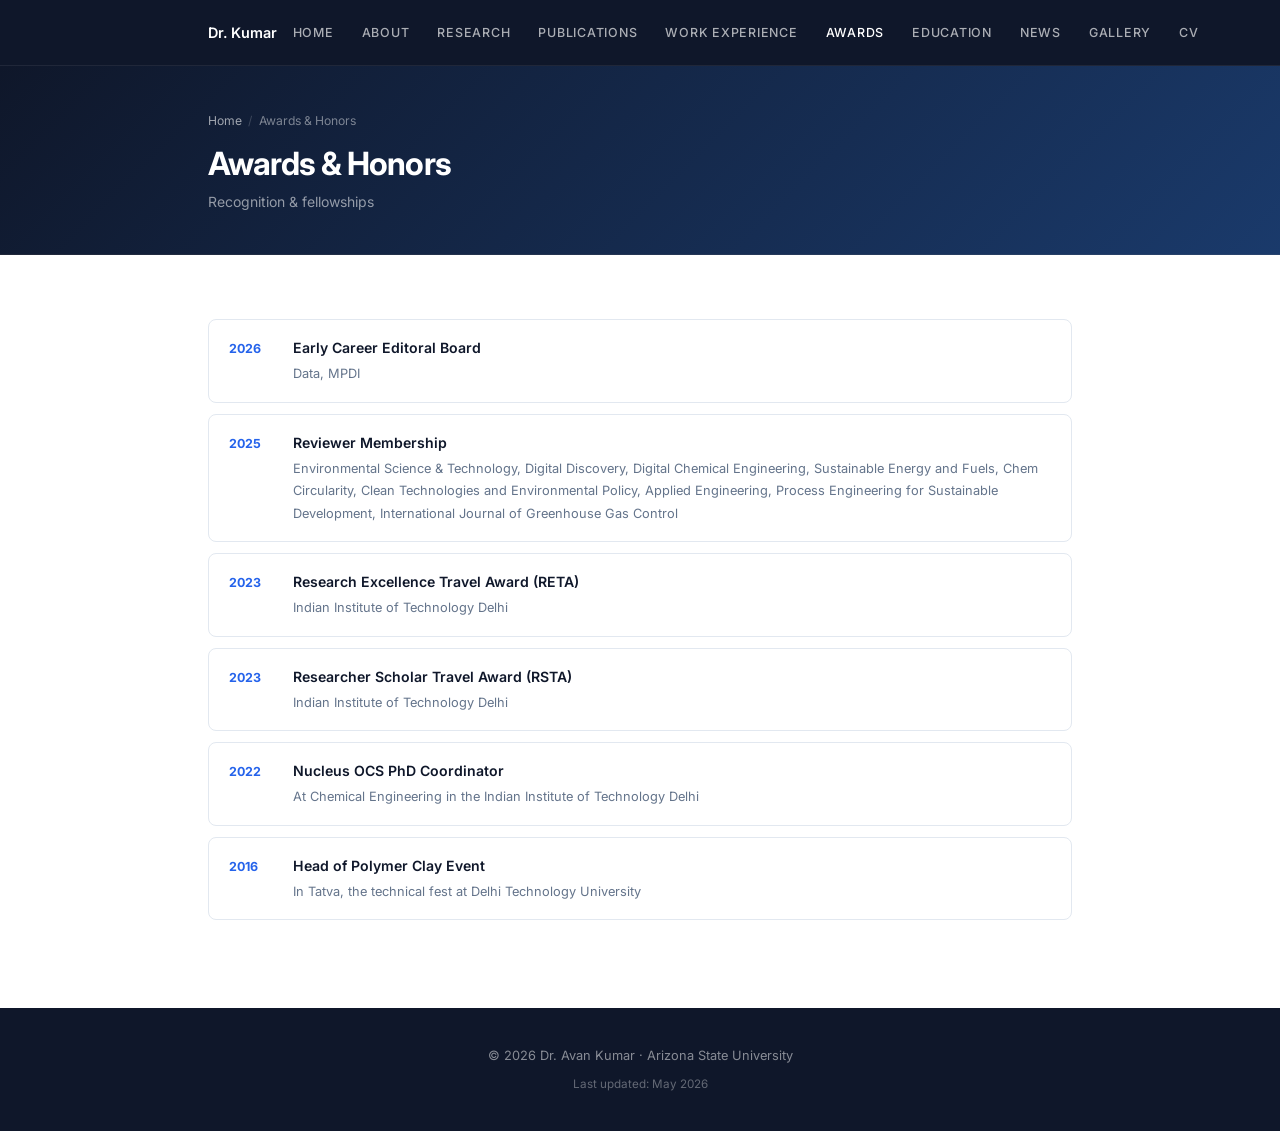
==== page/awards.html @ 6a68aaca "initial" ====
<!DOCTYPE html>
<html lang="en">
<head>
  <meta charset="UTF-8">
  <meta name="viewport" content="width=device-width, initial-scale=1.0">
  <title>Awards</title>
  <link rel="preconnect" href="https://fonts.googleapis.com">
  <link rel="preconnect" href="https://fonts.gstatic.com" crossorigin>
  <link href="https://fonts.googleapis.com/css2?family=Inter:wght@300;400;500;600;700&display=swap" rel="stylesheet">
  <link rel="stylesheet" href="../assets/css/style.css">
</head>
<body data-page="awards">

  <nav id="navbar">
    <div class="nav-container">
      <a href="../index.html" id="nav-logo" class="nav-logo"></a>
      <button class="nav-toggle" aria-label="Toggle navigation">
        <span></span><span></span><span></span>
      </button>
      <ul id="nav-links" class="nav-links"></ul>
    </div>
  </nav>

  <div id="page-banner" class="page-banner"></div>

  <main id="page-content" class="page-main"></main>

  <footer id="site-footer"></footer>

  <button id="scroll-top" aria-label="Scroll to top">&#8593;</button>

  <script src="../data/info.js"></script>
  <script src="../assets/js/page.js"></script>
</body>
</html>
---- assets/css/style.css ----
/* ============================================================
   RESET & CUSTOM PROPERTIES
   ============================================================ */
*, *::before, *::after {
  box-sizing: border-box;
  margin: 0;
  padding: 0;
}

:root {
  --clr-primary:      #0f172a;
  --clr-accent:       #2563eb;
  --clr-accent-dark:  #1d4ed8;
  --clr-accent-light: #eff6ff;
  --clr-text:         #334155;
  --clr-muted:        #64748b;
  --clr-bg:           #ffffff;
  --clr-bg-alt:       #f8fafc;
  --clr-border:       #e2e8f0;

  --shadow-sm: 0 1px 2px rgba(0,0,0,.05);
  --shadow-md: 0 4px 6px -1px rgba(0,0,0,.07), 0 2px 4px -1px rgba(0,0,0,.04);
  --shadow-lg: 0 10px 15px -3px rgba(0,0,0,.08), 0 4px 6px -2px rgba(0,0,0,.04);

  --radius-sm:   4px;
  --radius-md:   8px;
  --radius-lg:   12px;
  --radius-full: 9999px;

  --nav-h:        66px;
  --section-pad:  88px;
  --max-w:        920px;

  --font: 'Inter', -apple-system, BlinkMacSystemFont, 'Segoe UI', sans-serif;
  --ease: 200ms ease;
}

/* ============================================================
   BASE
   ============================================================ */
html {
  scroll-behavior: smooth;
  scroll-padding-top: var(--nav-h);
}

body {
  font-family: var(--font);
  font-size: 15px;
  line-height: 1.75;
  color: var(--clr-text);
  background: var(--clr-bg);
  -webkit-font-smoothing: antialiased;
}

img   { max-width: 100%; display: block; }
a     { color: var(--clr-accent); text-decoration: none; transition: color var(--ease); }
a:hover { color: var(--clr-accent-dark); text-decoration: underline; }
ul    { list-style: none; }
strong { color: var(--clr-primary); font-weight: 600; }

/* ============================================================
   TYPOGRAPHY
   ============================================================ */
h1, h2, h3, h4 {
  color: var(--clr-primary);
  font-weight: 700;
  line-height: 1.3;
  letter-spacing: -.02em;
}

.section-title {
  font-size: 1.35rem;
  font-weight: 700;
  color: var(--clr-primary);
  margin-bottom: 2rem;
  padding-bottom: .8rem;
  border-bottom: 2px solid var(--clr-border);
  display: flex;
  align-items: center;
  gap: .6rem;
}

.section-title::before {
  content: '';
  display: inline-block;
  width: 4px;
  height: 1.25em;
  background: var(--clr-accent);
  border-radius: 2px;
  flex-shrink: 0;
}

/* ============================================================
   LAYOUT
   ============================================================ */
.container {
  max-width: var(--max-w);
  margin: 0 auto;
  padding: 0 28px;
}

.section       { padding: var(--section-pad) 0; }
.section-alt   { background: var(--clr-bg-alt); }

/* ============================================================
   NAVBAR
   ============================================================ */
#navbar {
  position: sticky;
  top: 0;
  z-index: 100;
  height: var(--nav-h);
  background: var(--clr-primary);
  border-bottom: 1px solid rgba(255,255,255,.07);
}

.nav-container {
  max-width: var(--max-w);
  margin: 0 auto;
  padding: 0 28px;
  height: 100%;
  display: flex;
  align-items: center;
  justify-content: space-between;
  gap: 1rem;
}

.nav-logo {
  font-size: .9rem;
  font-weight: 600;
  color: #fff !important;
  letter-spacing: -.01em;
  text-decoration: none !important;
  white-space: nowrap;
  flex-shrink: 0;
}

.nav-links {
  display: flex;
  align-items: center;
  gap: 1.75rem;
}

.nav-links a {
  color: rgba(255,255,255,.65);
  font-size: .78rem;
  font-weight: 500;
  text-decoration: none !important;
  letter-spacing: .06em;
  text-transform: uppercase;
  transition: color var(--ease);
  white-space: nowrap;
}

.nav-links a:hover,
.nav-links a.active {
  color: #fff;
}

/* Hamburger */
.nav-toggle {
  display: none;
  flex-direction: column;
  gap: 5px;
  background: none;
  border: none;
  cursor: pointer;
  padding: 6px;
  flex-shrink: 0;
}

.nav-toggle span {
  display: block;
  width: 21px;
  height: 2px;
  background: rgba(255,255,255,.85);
  border-radius: 2px;
  transition: var(--ease);
}

/* ============================================================
   HERO
   ============================================================ */
.section-hero {
  min-height: calc(100vh - var(--nav-h));
  display: flex;
  align-items: center;
  padding: 64px 0;
  background: linear-gradient(140deg, #f0f7ff 0%, #fafcff 60%, #f8fafc 100%);
  border-bottom: 1px solid var(--clr-border);
}

.section-hero .container { width: 100%; }

.hero-grid {
  display: grid;
  grid-template-columns: 1fr auto;
  gap: 56px;
  align-items: center;
}

.hero-info h1 {
  font-size: 2.4rem;
  margin-bottom: .2rem;
}

.hero-subtitle {
  font-size: 1rem;
  font-weight: 500;
  color: var(--clr-accent);
  margin-bottom: .2rem;
}

.hero-institution {
  font-size: .88rem;
  color: var(--clr-muted);
  margin-bottom: 1.4rem;
}

.hero-tags {
  display: flex;
  flex-wrap: wrap;
  gap: .45rem;
  margin-bottom: 1.85rem;
}

.hero-tag {
  background: var(--clr-accent-light);
  color: var(--clr-accent);
  padding: 3px 11px;
  border-radius: var(--radius-full);
  font-size: .75rem;
  font-weight: 600;
  letter-spacing: .01em;
}

.hero-links {
  display: flex;
  flex-wrap: wrap;
  gap: .55rem;
}

.hero-link {
  display: inline-flex;
  align-items: center;
  gap: .35rem;
  padding: 7px 15px;
  border-radius: var(--radius-full);
  font-size: .78rem;
  font-weight: 600;
  text-decoration: none !important;
  border: 1.5px solid;
  transition: background var(--ease), color var(--ease), border-color var(--ease), box-shadow var(--ease);
  white-space: nowrap;
}

.hero-link-primary {
  background: var(--clr-accent);
  color: #fff;
  border-color: var(--clr-accent);
}

.hero-link-primary:hover {
  background: var(--clr-accent-dark);
  border-color: var(--clr-accent-dark);
  color: #fff;
  box-shadow: 0 2px 8px rgba(37,99,235,.35);
}

.hero-link-outline {
  background: #fff;
  color: var(--clr-text);
  border-color: var(--clr-border);
}

.hero-link-outline:hover {
  border-color: var(--clr-accent);
  color: var(--clr-accent);
}

/* Photo */
.hero-photo-wrap { flex-shrink: 0; }

.hero-photo {
  width: 195px;
  height: 195px;
  border-radius: var(--radius-lg);
  object-fit: cover;
  box-shadow: var(--shadow-lg);
  border: 4px solid #fff;
}

/* ============================================================
   ABOUT
   ============================================================ */
.about-body p {
  margin-bottom: 1rem;
  font-size: .95rem;
}

.about-body p:last-child { margin-bottom: 0; }

/* ============================================================
   RESEARCH
   ============================================================ */
.research-grid {
  display: grid;
  grid-template-columns: repeat(3, 1fr);
  gap: 1.1rem;
}

.research-card {
  background: var(--clr-bg);
  border: 1px solid var(--clr-border);
  border-radius: var(--radius-lg);
  padding: 1.5rem 1.4rem;
  transition: box-shadow var(--ease), transform var(--ease), border-color var(--ease);
}

.research-card:hover {
  box-shadow: var(--shadow-md);
  transform: translateY(-3px);
  border-color: rgba(37,99,235,.2);
}

.research-icon {
  font-size: 1.65rem;
  margin-bottom: .75rem;
  line-height: 1;
}

.research-card h3 {
  font-size: .88rem;
  font-weight: 700;
  margin-bottom: .4rem;
  letter-spacing: -.01em;
}

.research-card p {
  font-size: .82rem;
  color: var(--clr-muted);
  line-height: 1.65;
}

/* ============================================================
   PUBLICATIONS
   ============================================================ */
.pub-filters {
  display: flex;
  flex-wrap: wrap;
  gap: .4rem;
  margin-bottom: 1.6rem;
}

.pub-filter-btn {
  padding: 5px 14px;
  border-radius: var(--radius-full);
  font-size: .76rem;
  font-weight: 600;
  letter-spacing: .02em;
  border: 1.5px solid var(--clr-border);
  background: var(--clr-bg);
  color: var(--clr-muted);
  cursor: pointer;
  transition: all var(--ease);
}

.pub-filter-btn:hover { border-color: var(--clr-accent); color: var(--clr-accent); }
.pub-filter-btn.active {
  border-color: var(--clr-accent);
  color: #fff;
  background: var(--clr-accent);
}

.pub-list {
  display: flex;
  flex-direction: column;
  gap: .9rem;
}

.pub-item {
  background: var(--clr-bg);
  border: 1px solid var(--clr-border);
  border-radius: var(--radius-md);
  padding: 1.2rem 1.4rem;
  position: relative;
  transition: box-shadow var(--ease);
}

.pub-item:hover { box-shadow: var(--shadow-md); }

.pub-item.featured {
  border-left: 3px solid var(--clr-accent);
}

.pub-title {
  font-size: .925rem;
  font-weight: 700;
  color: var(--clr-primary);
  margin-bottom: .3rem;
  line-height: 1.45;
  padding-right: 80px; /* room for badge */
}

.pub-authors {
  font-size: .8rem;
  color: var(--clr-muted);
  margin-bottom: .25rem;
}

.pub-venue {
  font-size: .8rem;
  color: var(--clr-text);
  margin-bottom: .75rem;
}

.pub-venue strong { color: var(--clr-accent); font-weight: 600; }

.pub-tags {
  display: flex;
  flex-wrap: wrap;
  gap: .35rem;
  margin-bottom: .7rem;
}

.pub-tag {
  background: var(--clr-bg-alt);
  color: var(--clr-muted);
  padding: 2px 9px;
  border-radius: var(--radius-full);
  font-size: .72rem;
  font-weight: 500;
  border: 1px solid var(--clr-border);
}

.pub-links {
  display: flex;
  flex-wrap: wrap;
  gap: .45rem;
}

.pub-link {
  display: inline-flex;
  align-items: center;
  font-size: .76rem;
  font-weight: 600;
  color: var(--clr-accent);
  border: 1px solid var(--clr-accent);
  padding: 3px 11px;
  border-radius: var(--radius-full);
  transition: background var(--ease), color var(--ease);
  text-decoration: none !important;
}

.pub-link:hover {
  background: var(--clr-accent);
  color: #fff;
}

.pub-badge {
  position: absolute;
  top: 1.1rem;
  right: 1.1rem;
  background: var(--clr-accent);
  color: #fff;
  font-size: .68rem;
  font-weight: 700;
  padding: 2px 9px;
  border-radius: var(--radius-full);
  letter-spacing: .05em;
  text-transform: uppercase;
}

/* ============================================================
   AWARDS
   ============================================================ */
.awards-list {
  display: flex;
  flex-direction: column;
  gap: .7rem;
}

.award-item {
  display: flex;
  gap: 1.25rem;
  align-items: flex-start;
  padding: 1rem 1.25rem;
  background: var(--clr-bg);
  border: 1px solid var(--clr-border);
  border-radius: var(--radius-md);
  transition: box-shadow var(--ease);
}

.award-item:hover { box-shadow: var(--shadow-sm); }

.award-year {
  font-size: .78rem;
  font-weight: 700;
  color: var(--clr-accent);
  min-width: 44px;
  padding-top: 2px;
  flex-shrink: 0;
}

.award-content {}
.award-title {
  font-size: .88rem;
  font-weight: 600;
  color: var(--clr-primary);
  margin-bottom: .15rem;
}

.award-org {
  font-size: .8rem;
  color: var(--clr-muted);
}

.award-desc {
  font-size: .8rem;
  color: var(--clr-muted);
  margin-top: .2rem;
  font-style: italic;
}

/* ============================================================
   EDUCATION (TIMELINE)
   ============================================================ */
.edu-timeline {
  position: relative;
  padding-left: 1.75rem;
}

.edu-timeline::before {
  content: '';
  position: absolute;
  left: 4px;
  top: 10px;
  bottom: 10px;
  width: 2px;
  background: var(--clr-border);
  border-radius: 2px;
}

.edu-item {
  position: relative;
  padding-bottom: 2.25rem;
}

.edu-item:last-child { padding-bottom: 0; }

.edu-item::before {
  content: '';
  position: absolute;
  left: -1.75rem;
  top: 7px;
  width: 10px;
  height: 10px;
  border-radius: 50%;
  background: #fff;
  border: 2.5px solid var(--clr-accent);
  box-shadow: 0 0 0 3px var(--clr-accent-light);
}

.edu-degree {
  font-size: .95rem;
  font-weight: 700;
  color: var(--clr-primary);
  margin-bottom: .2rem;
}

.edu-institution {
  font-size: .875rem;
  color: var(--clr-text);
  margin-bottom: .15rem;
}

.edu-year {
  font-size: .8rem;
  color: var(--clr-accent);
  font-weight: 600;
  margin-bottom: .3rem;
}

.edu-meta {
  font-size: .82rem;
  color: var(--clr-muted);
  line-height: 1.55;
}

.edu-meta em { color: var(--clr-text); }

/* ============================================================
   RESEARCH PROJECTS (horizontal image cards)
   ============================================================ */
.rp-list {
  display: flex;
  flex-direction: column;
  gap: 1.5rem;
}

.rp-card {
  display: grid;
  grid-template-columns: 280px 1fr;
  background: var(--clr-bg);
  border: 1px solid var(--clr-border);
  border-radius: var(--radius-lg);
  overflow: hidden;
  transition: box-shadow var(--ease), transform var(--ease);
}

.rp-card:hover {
  box-shadow: var(--shadow-md);
  transform: translateY(-2px);
}

.rp-image {
  overflow: hidden;
  flex-shrink: 0;
}

.rp-image img {
  width: 100%;
  height: 100%;
  object-fit: cover;
  display: block;
  transition: transform .4s ease;
}

.rp-card:hover .rp-image img { transform: scale(1.05); }

.rp-content {
  padding: 1.5rem;
  display: flex;
  flex-direction: column;
  gap: .75rem;
  justify-content: center;
}

.rp-header {
  display: flex;
  align-items: flex-start;
  justify-content: space-between;
  gap: 1rem;
}

.rp-title {
  font-size: 1rem;
  font-weight: 700;
  color: var(--clr-primary);
  line-height: 1.4;
  margin: 0;
}

.rp-status {
  font-size: .68rem;
  font-weight: 700;
  padding: 2px 10px;
  border-radius: var(--radius-full);
  white-space: nowrap;
  flex-shrink: 0;
  text-transform: uppercase;
  letter-spacing: .05em;
  align-self: flex-start;
}

.rp-status--ongoing   { background: #dcfce7; color: #15803d; }
.rp-status--completed { background: var(--clr-bg-alt); color: var(--clr-muted); border: 1px solid var(--clr-border); }

.rp-description {
  font-size: .875rem;
  color: var(--clr-muted);
  line-height: 1.65;
  margin: 0;
}

/* Work experience highlights list (reuses edu-timeline) */
.work-highlights {
  list-style: none;
  margin-top: .4rem;
  display: flex;
  flex-direction: column;
  gap: .2rem;
}

.work-highlights li {
  font-size: .82rem;
  color: var(--clr-muted);
  padding-left: 1rem;
  position: relative;
  line-height: 1.55;
}

.work-highlights li::before {
  content: '·';
  position: absolute;
  left: 0;
  color: var(--clr-accent);
  font-weight: 900;
}

/* Publication summary stats bar */
.pub-summary {
  display: flex;
  gap: 0;
  background: var(--clr-bg-alt);
  border: 1px solid var(--clr-border);
  border-radius: var(--radius-lg);
  overflow: hidden;
  margin-bottom: 2.5rem;
}

.pub-summary-stat {
  display: flex;
  flex-direction: column;
  align-items: center;
  flex: 1;
  padding: 1.25rem 1rem;
  border-right: 1px solid var(--clr-border);
}

.pub-summary-stat:last-child { border-right: none; }

.pub-summary-num {
  font-size: 2rem;
  font-weight: 700;
  color: var(--clr-accent);
  line-height: 1;
  margin-bottom: .3rem;
}

.pub-summary-label {
  font-size: .73rem;
  color: var(--clr-muted);
  font-weight: 500;
  text-align: center;
  letter-spacing: .01em;
}

/* ============================================================
   NEWS
   ============================================================ */
.news-list {
  display: flex;
  flex-direction: column;
}

.news-item {
  display: grid;
  grid-template-columns: 96px 1fr;
  gap: .75rem;
  padding: .85rem 0;
  border-bottom: 1px solid var(--clr-border);
  font-size: .875rem;
  align-items: baseline;
}

.news-item:last-child { border-bottom: none; }

.news-date {
  font-size: .76rem;
  font-weight: 700;
  color: var(--clr-accent);
  letter-spacing: .02em;
  padding-top: 2px;
}

/* ============================================================
   FOOTER
   ============================================================ */
#site-footer {
  background: var(--clr-primary);
  color: rgba(255,255,255,.5);
  text-align: center;
  padding: 2.25rem 24px;
  font-size: .8rem;
  line-height: 1.8;
}

#site-footer a {
  color: rgba(255,255,255,.75);
  text-decoration: none;
}

#site-footer a:hover { color: #fff; text-decoration: underline; }

/* ============================================================
   SCROLL-TO-TOP BUTTON
   ============================================================ */
#scroll-top {
  position: fixed;
  bottom: 28px;
  right: 28px;
  width: 40px;
  height: 40px;
  border-radius: 50%;
  background: var(--clr-primary);
  color: #fff;
  border: none;
  font-size: 1.05rem;
  cursor: pointer;
  box-shadow: var(--shadow-md);
  opacity: 0;
  pointer-events: none;
  transition: opacity var(--ease), transform var(--ease), background var(--ease);
  z-index: 99;
  display: flex;
  align-items: center;
  justify-content: center;
}

#scroll-top.visible { opacity: 1; pointer-events: auto; }
#scroll-top:hover   { transform: translateY(-3px); background: var(--clr-accent); }

/* ============================================================
   RESPONSIVE
   ============================================================ */
@media (max-width: 860px) {
  .research-grid {
    grid-template-columns: repeat(2, 1fr);
  }
}

@media (max-width: 720px) {
  :root { --section-pad: 60px; }

  /* Nav */
  .nav-links {
    display: none;
    position: absolute;
    top: var(--nav-h);
    left: 0;
    right: 0;
    background: var(--clr-primary);
    flex-direction: column;
    align-items: flex-start;
    gap: 0;
    padding: .5rem 0 1rem;
    box-shadow: 0 8px 24px rgba(0,0,0,.25);
  }

  .nav-links.open { display: flex; }
  .nav-links a    { display: block; padding: .7rem 28px; width: 100%; }
  .nav-toggle     { display: flex; }

  /* Hero */
  .hero-grid {
    grid-template-columns: 1fr;
    text-align: center;
    gap: 2rem;
  }

  .hero-photo-wrap { order: -1; display: flex; justify-content: center; }
  .hero-tags       { justify-content: center; }
  .hero-links      { justify-content: center; }
  .hero-info h1    { font-size: 1.9rem; }
}

@media (max-width: 520px) {
  :root { --section-pad: 48px; }

  .research-grid { grid-template-columns: 1fr; }

  .news-item {
    grid-template-columns: 1fr;
    gap: .2rem;
  }

  .pub-title { padding-right: 0; }
  .pub-badge { position: static; display: inline-block; margin-bottom: .5rem; }
}

/* ============================================================
   SUB-PAGE LAYOUT
   ============================================================ */
.page-banner {
  background: linear-gradient(135deg, var(--clr-primary) 0%, #1a3a6b 100%);
  padding: 44px 0 40px;
  border-bottom: 1px solid rgba(255,255,255,.07);
}

.breadcrumb {
  display: flex;
  align-items: center;
  gap: .4rem;
  font-size: .76rem;
  color: rgba(255,255,255,.45);
  margin-bottom: .75rem;
  flex-wrap: wrap;
}

.breadcrumb a {
  color: rgba(255,255,255,.6);
  text-decoration: none;
  transition: color var(--ease);
}

.breadcrumb a:hover { color: #fff; }
.breadcrumb-sep    { opacity: .4; }

.page-banner h1 {
  color: #fff;
  font-size: 2rem;
  margin-bottom: .3rem;
  letter-spacing: -.03em;
}

.page-banner-meta {
  color: rgba(255,255,255,.55);
  font-size: .875rem;
}

.page-main {
  padding: 64px 0 88px;
  min-height: 60vh;
}

/* Type filter row (publications sub-page) */
.pub-filter-group {
  display: flex;
  align-items: center;
  gap: .6rem;
  margin-bottom: .75rem;
  flex-wrap: wrap;
}

.pub-filter-label {
  font-size: .76rem;
  font-weight: 600;
  color: var(--clr-muted);
  letter-spacing: .04em;
  text-transform: uppercase;
  white-space: nowrap;
}

.pub-filter-group .pub-filters { margin-bottom: 0; }

/* ============================================================
   GALLERY
   ============================================================ */
.gallery-filters {
  display: flex;
  flex-wrap: wrap;
  gap: .4rem;
  margin-bottom: 1.5rem;
}

.gallery-grid {
  display: grid;
  grid-template-columns: repeat(auto-fill, minmax(260px, 1fr));
  gap: 1rem;
}

.gallery-card {
  position: relative;
  overflow: hidden;
  border-radius: var(--radius-md);
  aspect-ratio: 4 / 3;
  cursor: pointer;
  background: var(--clr-bg-alt);
  border: 1px solid var(--clr-border);
}

.gallery-card img {
  width: 100%;
  height: 100%;
  object-fit: cover;
  display: block;
  transition: transform .4s ease;
}

.gallery-card:hover img { transform: scale(1.07); }

.gallery-card-overlay {
  position: absolute;
  inset: 0;
  background: linear-gradient(to top, rgba(0,0,0,.7) 0%, transparent 55%);
  display: flex;
  align-items: flex-end;
  padding: .85rem 1rem;
  opacity: 0;
  transition: opacity .25s ease;
}

.gallery-card:hover .gallery-card-overlay { opacity: 1; }

.gallery-card-caption {
  color: #fff;
  font-size: .79rem;
  line-height: 1.45;
  margin: 0;
}

.gallery-card-cat {
  position: absolute;
  top: .65rem;
  left: .65rem;
  background: rgba(0,0,0,.55);
  color: rgba(255,255,255,.9);
  font-size: .68rem;
  font-weight: 600;
  padding: 2px 9px;
  border-radius: var(--radius-full);
  letter-spacing: .04em;
  backdrop-filter: blur(4px);
}

/* ---- Lightbox ---- */
.lightbox {
  position: fixed;
  inset: 0;
  z-index: 200;
  background: rgba(0,0,0,.93);
  display: flex;
  align-items: center;
  justify-content: center;
  opacity: 0;
  pointer-events: none;
  transition: opacity .22s ease;
}

.lightbox.open {
  opacity: 1;
  pointer-events: auto;
}

.lightbox-inner {
  position: relative;
  display: flex;
  flex-direction: column;
  align-items: center;
  gap: 1rem;
  max-width: min(88vw, 1000px);
  width: 100%;
}

.lightbox-img {
  max-height: 78vh;
  max-width: 100%;
  border-radius: var(--radius-md);
  object-fit: contain;
  box-shadow: 0 24px 48px rgba(0,0,0,.5);
  display: block;
}

.lightbox-caption {
  color: rgba(255,255,255,.7);
  font-size: .84rem;
  text-align: center;
  max-width: 560px;
  line-height: 1.55;
}

.lightbox-counter {
  color: rgba(255,255,255,.4);
  font-size: .75rem;
  letter-spacing: .06em;
}

.lightbox-close {
  position: absolute;
  top: -3rem;
  right: 0;
  background: none;
  border: none;
  color: rgba(255,255,255,.7);
  font-size: 1.85rem;
  line-height: 1;
  cursor: pointer;
  transition: color var(--ease);
  padding: 4px 8px;
}

.lightbox-close:hover { color: #fff; }

.lightbox-btn {
  position: fixed;
  top: 50%;
  transform: translateY(-50%);
  background: rgba(255,255,255,.1);
  border: 1px solid rgba(255,255,255,.15);
  color: #fff;
  width: 46px;
  height: 46px;
  border-radius: 50%;
  cursor: pointer;
  font-size: 1.1rem;
  display: flex;
  align-items: center;
  justify-content: center;
  transition: background var(--ease);
  backdrop-filter: blur(6px);
  z-index: 201;
}

.lightbox-btn:hover { background: rgba(255,255,255,.25); }
.lightbox-prev { left: 1.5rem; }
.lightbox-next { right: 1.5rem; }

@media (max-width: 600px) {
  .gallery-grid { grid-template-columns: repeat(2, 1fr); gap: .6rem; }
  .lightbox-prev { left: .5rem; }
  .lightbox-next { right: .5rem; }
}

@media (max-width: 380px) {
  .gallery-grid { grid-template-columns: 1fr; }
}

/* Research project cards — stack on small screens */
@media (max-width: 680px) {
  .rp-card {
    grid-template-columns: 1fr;
  }

  .rp-image {
    height: 200px;
  }
}

/* Pub summary — stack on very small screens */
@media (max-width: 420px) {
  .pub-summary {
    flex-direction: column;
  }

  .pub-summary-stat {
    border-right: none;
    border-bottom: 1px solid var(--clr-border);
    padding: 1rem;
  }

  .pub-summary-stat:last-child { border-bottom: none; }
}
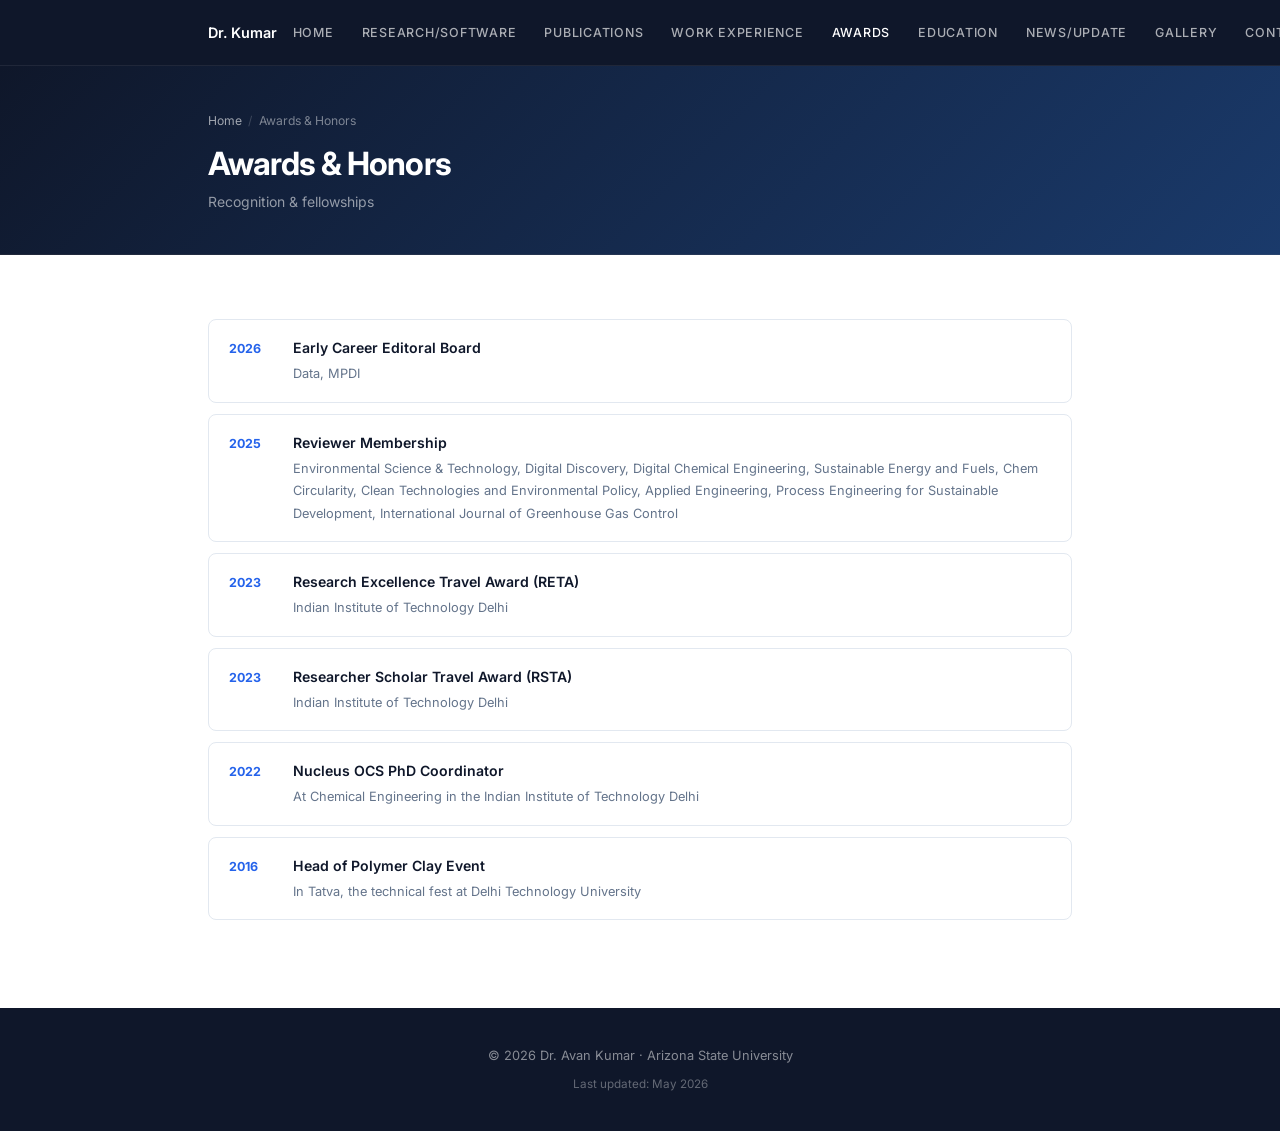
==== commit 3765ad0f: "Add AK favicon" ====
--- a/page/awards.html
+++ b/page/awards.html
@@ -4,6 +4,7 @@
   <meta charset="UTF-8">
   <meta name="viewport" content="width=device-width, initial-scale=1.0">
   <title>Awards</title>
+  <link rel="icon" type="image/png" href="../assets/AK_logo.png">
   <link rel="preconnect" href="https://fonts.googleapis.com">
   <link rel="preconnect" href="https://fonts.gstatic.com" crossorigin>
   <link href="https://fonts.googleapis.com/css2?family=Inter:wght@300;400;500;600;700&display=swap" rel="stylesheet">
--- a/assets/css/style.css
+++ b/assets/css/style.css
@@ -1131,3 +1131,76 @@
 
   .pub-summary-stat:last-child { border-bottom: none; }
 }
+
+
+/* ============================================================
+   SOFTWARE TOOL CARD
+   ============================================================ */
+.software-card {
+  display: grid;
+  grid-template-columns: minmax(240px, .8fr) minmax(0, 2.2fr);
+  gap: 1.5rem;
+  align-items: stretch;
+  background: var(--clr-bg);
+  border: 1px solid var(--clr-border);
+  border-radius: var(--radius-lg);
+  padding: 1.5rem;
+  overflow: hidden;
+}
+
+.software-content {
+  display: flex;
+  flex-direction: column;
+  gap: .75rem;
+  justify-content: center;
+}
+
+.software-image {
+  display: flex;
+  align-items: center;
+  justify-content: center;
+  min-width: 0;
+}
+
+.software-image img {
+  width: 100%;
+  height: auto;
+  display: block;
+  border-radius: var(--radius-md);
+  border: 1px solid var(--clr-border);
+}
+
+@media (max-width: 820px) {
+  .software-card {
+    grid-template-columns: 1fr;
+  }
+
+  .software-image {
+    order: 2;
+  }
+}
+
+
+/* Homepage research mission */
+.hero-mission {
+  max-width: 720px;
+  margin: 0 0 1.35rem;
+  padding-left: 14px;
+  border-left: 3px solid var(--clr-accent);
+  color: var(--clr-text);
+  font-size: .98rem;
+  line-height: 1.65;
+  font-weight: 500;
+}
+
+@media (max-width: 720px) {
+  .hero-mission {
+    margin-left: auto;
+    margin-right: auto;
+    padding-left: 0;
+    padding-top: .75rem;
+    border-left: 0;
+    border-top: 3px solid var(--clr-accent);
+  }
+}
+
